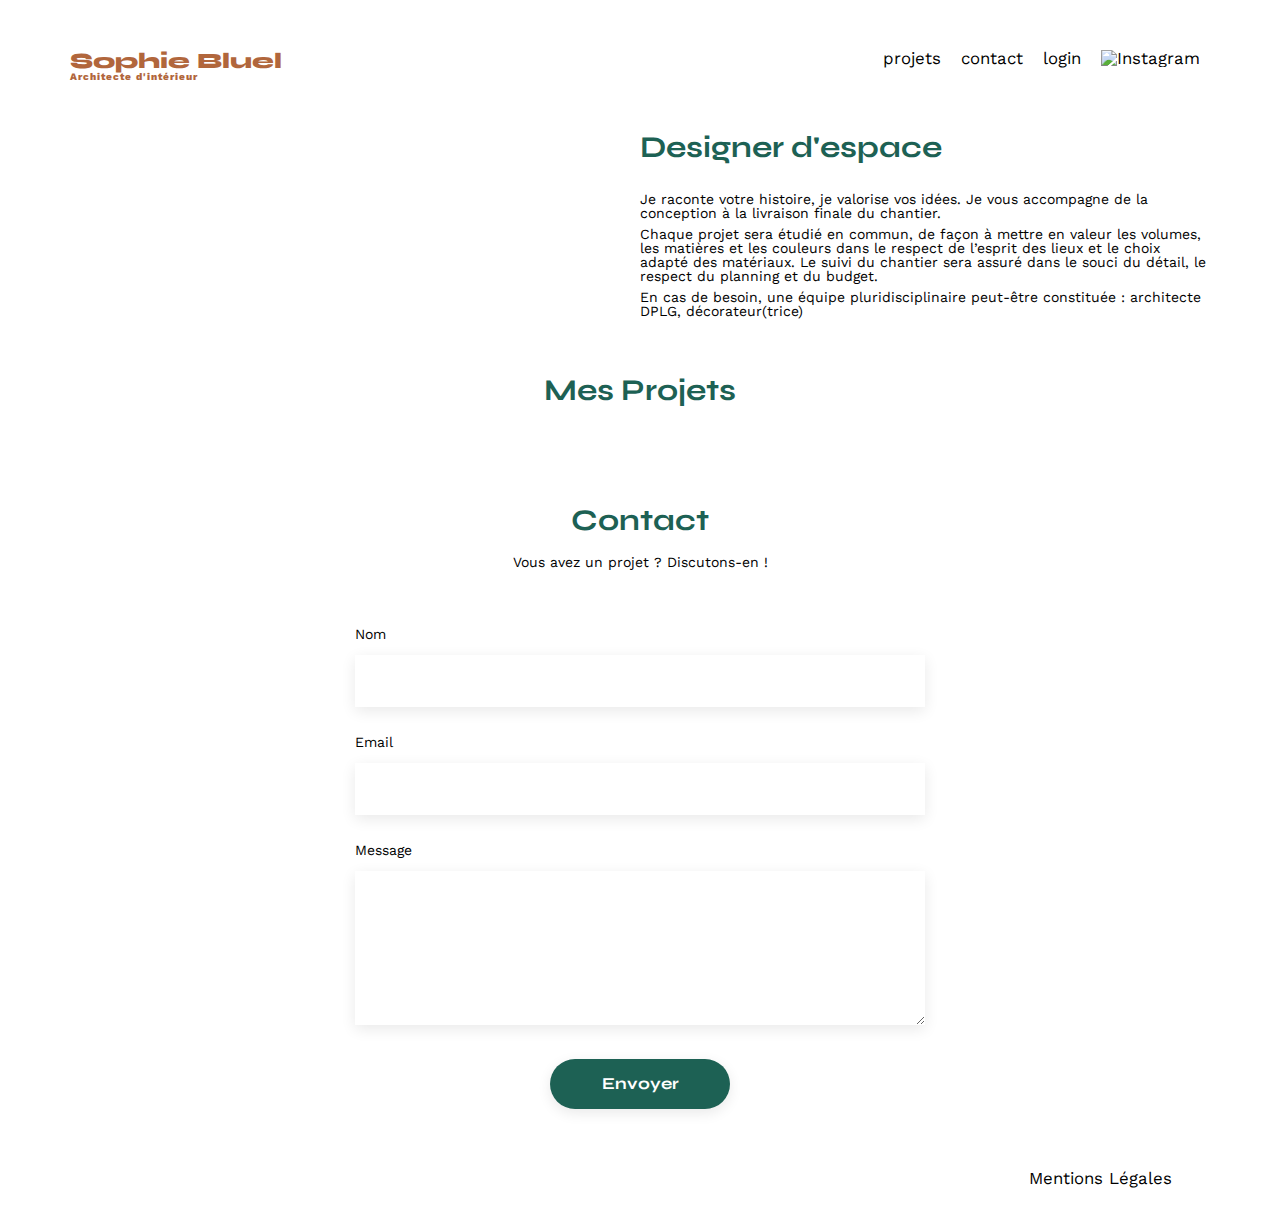
==== FrontEnd/index.html @ 2282ee0f "research with filter" ====
<!DOCTYPE html>
<html lang="fr">
<head>
    <meta charset="UTF-8">
    <title>Sophie Bluel - Architecte d'intérieur</title>
    <meta name="viewport" content="width=device-width, initial-scale=1.0">
    <link rel="preconnect" href="https://fonts.googleapis.com">
    <link rel="preconnect" href="https://fonts.gstatic.com" crossorigin>
    <link href="https://fonts.googleapis.com/css2?family=Syne:wght@700;800&family=Work+Sans&display=swap" rel="stylesheet">
    <meta name="description" content="">
    <link rel="stylesheet" href="./assets/style.css">
</head>
<body>
<header>
    <h1>Sophie Bluel <span>Architecte d'intérieur</span></h1>
    <nav>
        <ul>
            <li>projets</li>
            <li>contact</li>
            <li>login</li>
            <li><img src="./assets/icons/instagram.png" alt="Instagram"></li>
        </ul>
    </nav>
</header>
<main>
    <section id="introduction">
        <figure>
            <img src="./assets/images/sophie-bluel.png" alt="">
        </figure>
        <article>
            <h2>Designer d'espace</h2>
            <p>Je raconte votre histoire, je valorise vos idées. Je vous accompagne de la conception à la livraison finale du chantier.</p>
            <p>Chaque projet sera étudié en commun, de façon à mettre en valeur les volumes, les matières et les couleurs dans le respect de l’esprit des lieux et le choix adapté des matériaux. Le suivi du chantier sera assuré dans le souci du détail, le respect du planning et du budget.</p>
            <p>En cas de besoin, une équipe pluridisciplinaire peut-être constituée : architecte DPLG, décorateur(trice)</p>
        </article>
    </section>
    <section id="portfolio">
        <h2>Mes Projets</h2>
		<div class="button"></div>
        <div class="gallery"></div>
    </section>
    <section id="contact">
        <h2>Contact</h2>
        <p>Vous avez un projet ? Discutons-en !</p>
        <form action="#" method="post">
            <label for="name">Nom</label>
            <input type="text" name="name" id="name">
            <label for="email">Email</label>
            <input type="email" name="email" id="email">
            <label for="message">Message</label>
            <textarea name="message" id="message" cols="30" rows="10"></textarea>
            <input type="submit" value="Envoyer">
        </form>
    </section>
</main>

<footer>
    <nav>
        <ul>
            <li>Mentions Légales</li>
        </ul>
    </nav>
</footer>

<script src="./Scripts/Categories.js"></script>
</body>
</html>
---- FrontEnd/assets/style.css ----
/* http://meyerweb.com/eric/tools/css/reset/
   v2.0 | 20110126
   License: none (public domain)
*/

html, body, div, span, applet, object, iframe,
h1, h2, h3, h4, h5, h6, p, blockquote, pre,
a, abbr, acronym, address, big, cite, code,
del, dfn, em, img, ins, kbd, q, s, samp,
small, strike, strong, sub, sup, tt, var,
b, u, i, center,
dl, dt, dd, ol, ul, li,
fieldset, form, label, legend,
table, caption, tbody, tfoot, thead, tr, th, td,
article, aside, canvas, details, embed,
figure, figcaption, footer, header, hgroup,
menu, nav, output, ruby, section, summary,
time, mark, audio, video {
	margin: 0;
	padding: 0;
	border: 0;
	font-size: 100%;
	font: inherit;
	vertical-align: baseline;
}
/* HTML5 display-role reset for older browsers */
article, aside, details, figcaption, figure,
footer, header, hgroup, menu, nav, section {
	display: block;
}
body {
	line-height: 1;
}
ol, ul {
	list-style: none;
}
blockquote, q {
	quotes: none;
}
blockquote:before, blockquote:after,
q:before, q:after {
	content: '';
	content: none;
}
table {
	border-collapse: collapse;
	border-spacing: 0;
}
/** end reset css**/
body {
	max-width: 1140px;
	margin:auto;
	font-family: 'Work Sans' ;
	font-size: 14px;
}
header {
	display: flex;
	justify-content: space-between;
	margin: 50px 0
}
section {
	margin: 50px 0
}

h1{
	display: flex;
	flex-direction: column;
	font-family: 'Syne';
	font-size: 22px;
	font-weight: 800;
	color: #B1663C
}

h1 > span {
	font-family: 'Work Sans';
	font-size:10px;
	letter-spacing: 0.1em;
;
}

h2{
	font-family: 'Syne';
	font-weight: 700;
	font-size: 30px;
	color: #1D6154
}
nav ul {
	display: flex;
	align-items: center;
	list-style-type: none;

}
nav li {
	padding: 0 10px;
	font-size: 1.2em;
}

li:hover {
	color: #B1663C;
}
#introduction {
	display: flex;
	align-items: center;
}
#introduction figure {
	flex: 1
}
#introduction img {
	display: block;
	margin: auto;
	width: 80%;
}

#introduction article {
	flex: 1
}
#introduction h2 {
	margin-bottom: 1em;
}

#introduction p {
	margin-bottom: 0.5em;
}
#portfolio h2 {
	text-align: center;
	margin-bottom: 1em;
}
.gallery {
	width: 100%;
	display: grid;
	grid-template-columns: 1fr 1fr 1fr;
	grid-column-gap: 20px;
	grid-row-gap: 20px;
}

.gallery img {
	width: 100%;

}
#contact {
	width: 50%;
margin: auto;
}
#contact > * {
	text-align: center;

}
#contact h2{
	margin-bottom: 20px;
}
#contact form {
	text-align: left;
	margin-top:30px;
	display: flex;
	flex-direction: column;
}

#contact input {
	height: 50px;
	font-size: 1.2em;
	border: none;
	box-shadow: 0px 4px 14px rgba(0, 0, 0, 0.09);
}
#contact label {
	margin: 2em 0 1em 0;
}
#contact textarea {
	border: none;
	box-shadow: 0px 4px 14px rgba(0, 0, 0, 0.09);
}

input[type="submit"]{
	font-family: 'Syne';
	font-weight: 700;
	color: white;
	background-color: #1D6154;
	margin : 2em auto ;
	width: 180px;
	text-align: center;
	border-radius: 60px ;
}

footer nav ul {
	display: flex;
	justify-content: flex-end;
	margin: 2em
}

.button {
    display: flex;
    justify-content: center;
    margin-bottom: 20px;
    gap: 10px;
}

.button button {
    padding: 10px 20px;
    border: 2px solid #004D40;
    border-radius: 20px;
    background-color: transparent;
    color: #004D40;
    font-family: 'Syne', sans-serif;
    font-weight: bold;
    cursor: pointer;
    transition: background-color 0.3s, color 0.3s;
}

.button button.active,
.button button:hover {
    background-color: #004D40;
    color: #ffffff;
}

.button button:focus {
    outline: none;
}
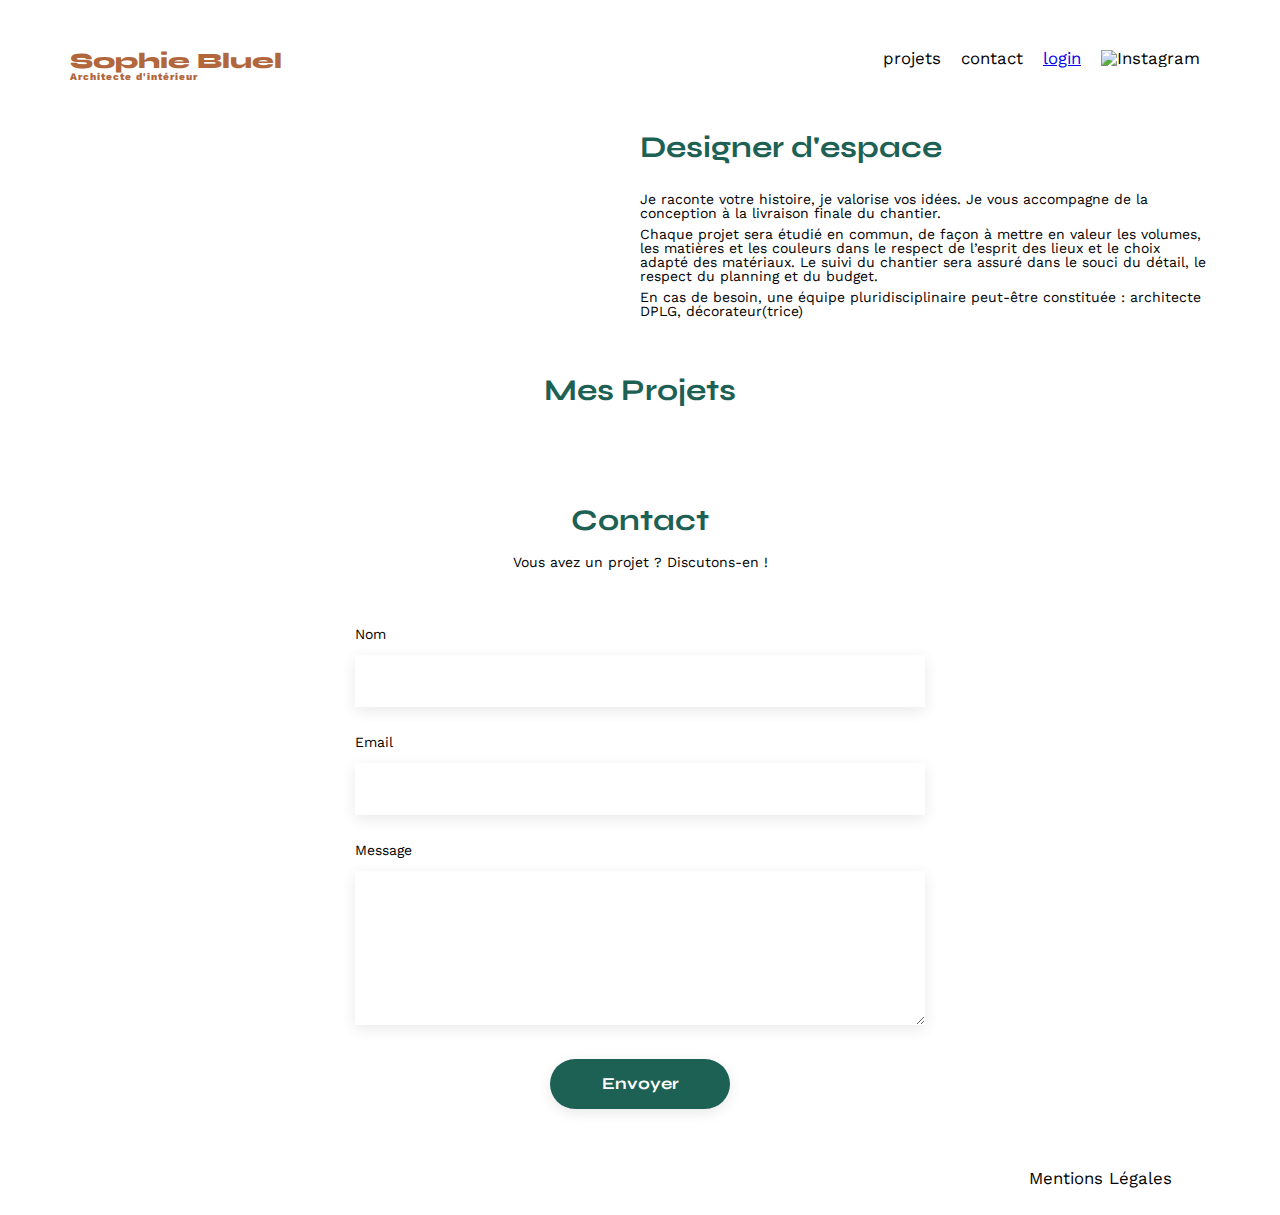
==== commit 895700ba: "add login page" ====
--- a/FrontEnd/index.html
+++ b/FrontEnd/index.html
@@ -17,7 +17,7 @@
         <ul>
             <li>projets</li>
             <li>contact</li>
-            <li>login</li>
+            <li><a href="login.html">login</a></li>
             <li><img src="./assets/icons/instagram.png" alt="Instagram"></li>
         </ul>
     </nav>
--- a/FrontEnd/assets/style.css
+++ b/FrontEnd/assets/style.css
@@ -214,3 +214,73 @@
 .button button:focus {
     outline: none;
 }
+
+.login-wrapper {
+	display: flex;
+	align-items: center;
+	flex-direction: column;
+	width: 100%;
+	height: 60vh;
+	margin-top: 150px;
+}
+
+.form-wrapper {
+	display: flex;
+	justify-content: center;
+	align-items: center;
+	flex-direction: column;
+}
+
+.login-input-wrapper {
+	display: flex;
+	justify-content: center;
+	align-items: start;
+	flex-direction: column;
+	margin-bottom: 15px;
+}
+
+.login-title {
+	width: 100px;
+	height: 36px;
+	font-family: 'Syne';
+	font-size: 30px;
+	font-weight: 700;
+	line-height: 36px;
+	text-align: center;
+	margin-bottom: 20px;
+}
+
+.login-input-text {
+	font-family: 'Work Sans';
+	font-size: 14px;
+	font-weight: 500;
+	line-height: 16.42px;
+	height: 16px;
+	color: #3D3D3D;
+	margin-bottom: 5px;
+}
+
+.login-input {
+	width: 379px;
+	height: 51px;
+	background: #FFFFFF;
+	box-shadow: 0px 4px 14px 0px #00000017;
+	border: none;
+}
+
+.login-btn {
+	width: 379px;
+	height: 51px;
+	color: white;
+	box-shadow: 0px 4px 14px 0px #00000017;
+}
+
+.login-forgot-password {
+	font-family: 'Work Sans';
+	font-size: 14px;
+	font-weight: 500;
+	line-height: 16.42px;
+	color: #3D3D3D;
+	border-bottom: 1px;
+	border-color: #3D3D3D;
+}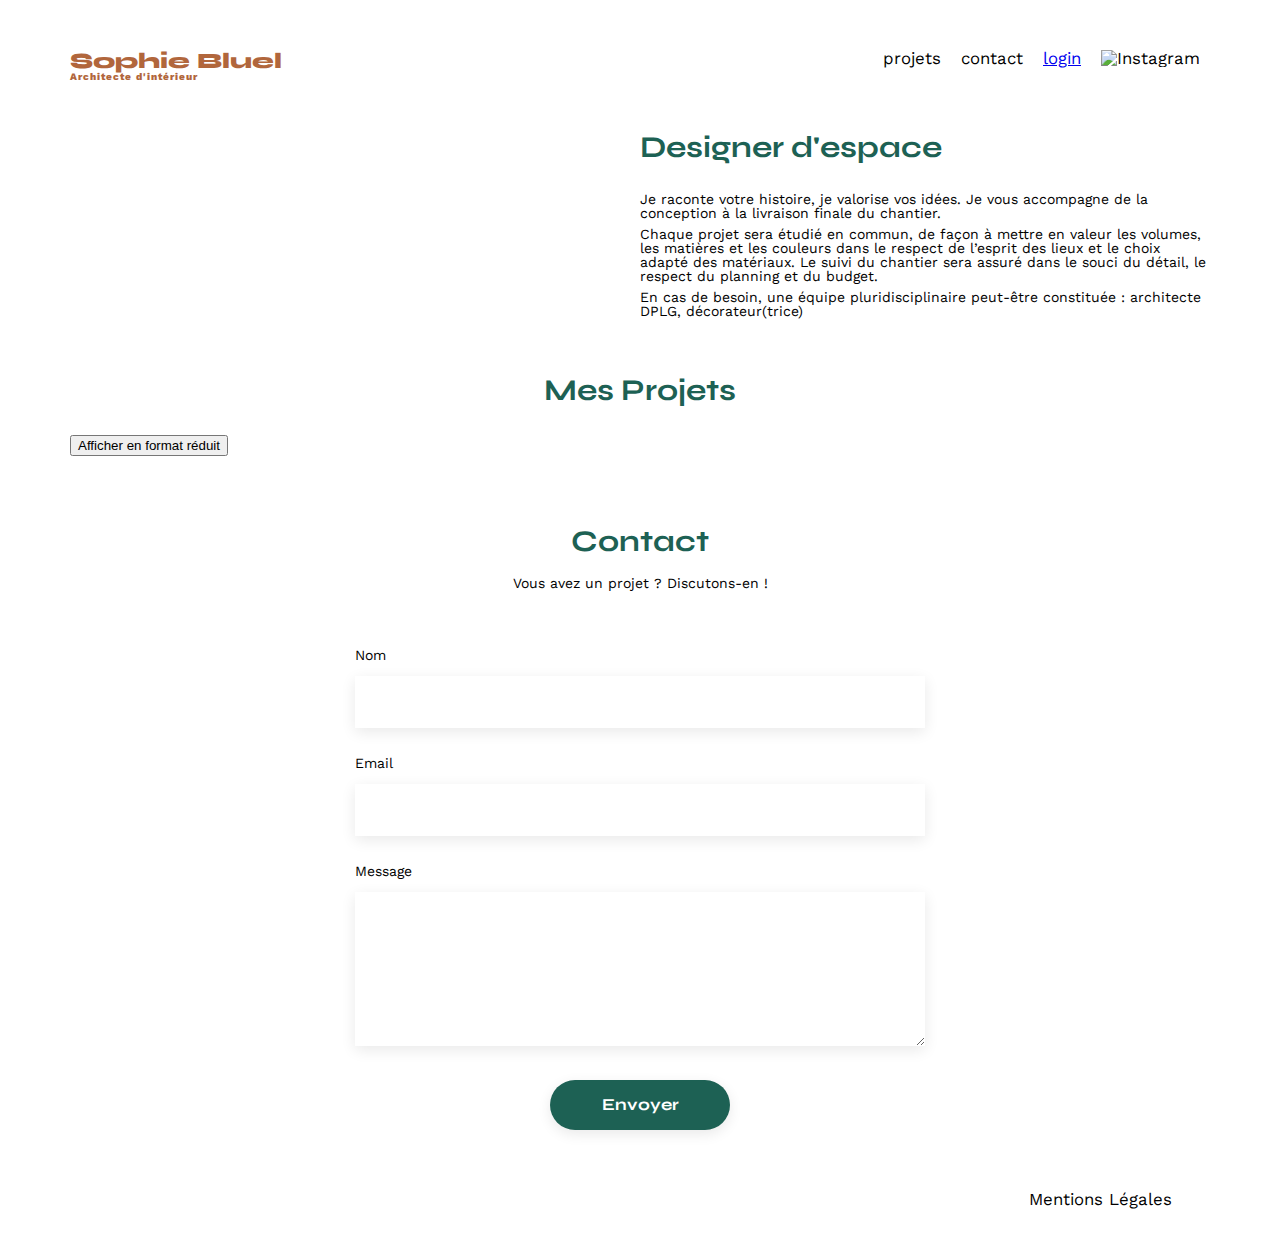
==== commit d652b93f: "add deletion of img" ====
--- a/FrontEnd/index.html
+++ b/FrontEnd/index.html
@@ -36,9 +36,20 @@
     </section>
     <section id="portfolio">
         <h2>Mes Projets</h2>
-		<div class="button"></div>
+        <button id="openModal">Afficher en format réduit</button>
+        <div class="button"></div>
         <div class="gallery"></div>
     </section>
+    <!-- Modale -->
+    <div id="imageModal" class="modal">
+        <div class="modal-content">
+            <p class="modal-title">Galerie photo</p>
+            <span class="close">&times;</span>
+            <div class="gallery-wrapper">
+                <div class="modal-gallery"></div>
+            </div>
+        </div>
+    </div>
     <section id="contact">
         <h2>Contact</h2>
         <p>Vous avez un projet ? Discutons-en !</p>
--- a/FrontEnd/assets/style.css
+++ b/FrontEnd/assets/style.css
@@ -283,4 +283,96 @@
 	color: #3D3D3D;
 	border-bottom: 1px;
 	border-color: #3D3D3D;
+}
+
+/* Style pour la modale */
+.modal {
+    display: none; /* Masqué par défaut */
+    position: fixed;
+    z-index: 1;
+    left: 0;
+    top: 0;
+    width: 100%;
+    height: 100%;
+    background-color: rgba(0, 0, 0, 0.7);
+}
+
+.modal-title {
+	font-family: 'Work Sans';
+	font-size: 26px;
+	font-weight: 400;
+	line-height: 30.5px;
+	text-align: center;
+	margin-top: 35px;
+	margin-bottom: 35px;
+
+}
+
+.modal-content {
+    position: relative;
+	justify-content: center;
+	align-items: center;
+    margin: 10% auto;
+    padding: 20px;
+    background-color: white;
+    border-radius: 10px;
+    width: 50%;
+    max-width: 600px;
+	min-width: 300px;
+    text-align: center;
+}
+
+.gallery-wrapper {
+	display: flex;
+	justify-content: center;
+	align-items: center;
+	width: 100%;
+}
+
+.close {
+    position: absolute;
+    top: 20px; /* Ajuste l'espacement par rapport au haut de la modale */
+    right: 20px; /* Ajuste l'espacement par rapport au bord droit de la modale */
+    color: #aaa;
+    font-size: 28px;
+    font-weight: bold;
+    cursor: pointer;
+}
+
+.close:hover,
+.close:focus {
+    color: black;
+}
+
+.modal-gallery {
+	width: 80%;
+    display: flex;
+	justify-content: space-between;
+	align-items: center;
+    flex-wrap: wrap;
+    gap: 25px 10px;
+}
+
+.modal-gallery-img {
+	width: 76.86px;
+	height: 102.57px;
+    object-fit: cover;
+}
+
+.img-container {
+    position: relative;
+    display: inline-block;
+}
+
+.delete-button {
+    position: absolute;
+    top: 5px;
+    right: 5px;
+    width: 14px;
+    height: 14px;
+    cursor: pointer;
+}
+
+.delete-button:hover {
+    opacity: 0.7;
 }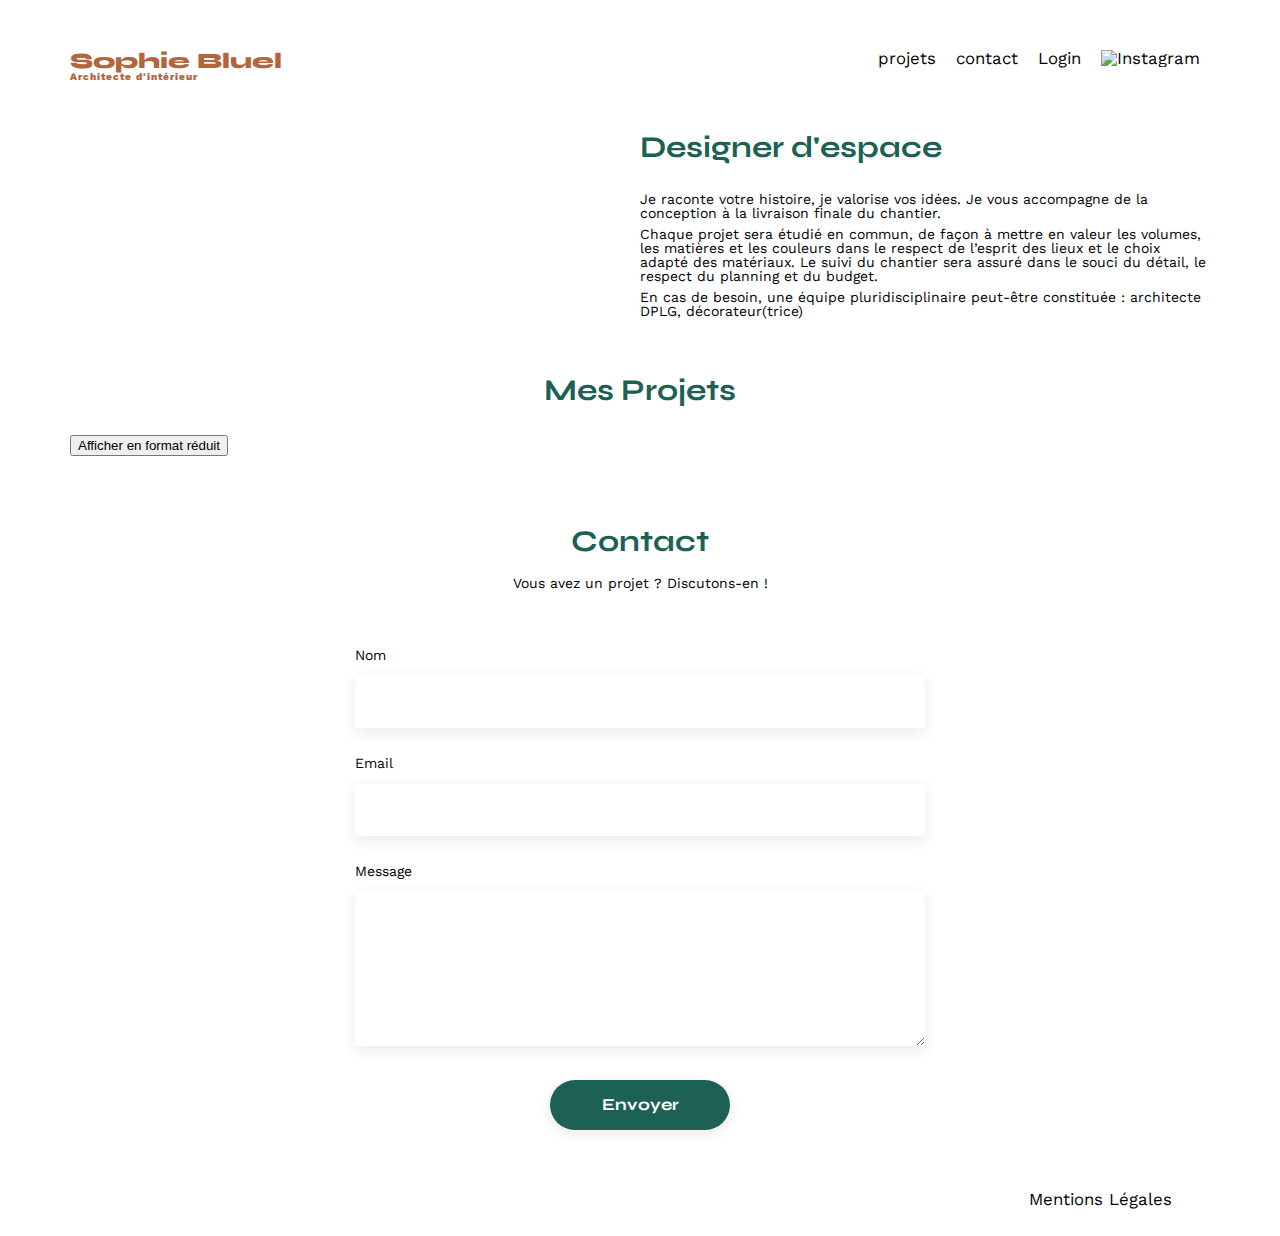
==== commit 0c48cb9a: "Cleaner code + Few addition to minor features" ====
--- a/FrontEnd/index.html
+++ b/FrontEnd/index.html
@@ -11,13 +11,16 @@
     <link rel="stylesheet" href="./assets/style.css">
 </head>
 <body>
+    <div id="topBar" class="top-bar" style="display: none;">
+        <p>Bienvenue, vous êtes connecté</p>
+    </div>
 <header>
     <h1>Sophie Bluel <span>Architecte d'intérieur</span></h1>
     <nav>
         <ul>
             <li>projets</li>
             <li>contact</li>
-            <li><a href="login.html">login</a></li>
+            <li id="authButton" href="login.html"> login</li>
             <li><img src="./assets/icons/instagram.png" alt="Instagram"></li>
         </ul>
     </nav>
@@ -74,5 +77,11 @@
 </footer>
 
 <script src="./Scripts/Categories.js"></script>
+<script src="./Scripts/displayTopBar.js"></script>
+<script src="./Scripts/AuthButton.js"></script>
+<script src="./Scripts/modal.js"></script>
+
+
+
 </body>
 </html>
--- a/FrontEnd/assets/style.css
+++ b/FrontEnd/assets/style.css
@@ -375,4 +375,19 @@
 
 .delete-button:hover {
     opacity: 0.7;
+}
+
+.top-bar {
+	display: block;
+    position: fixed;
+    top: 0;
+    left: 0;
+    width: 100%;
+    background-color: #1D6154;
+    color: white;
+    text-align: center;
+    padding: 10px 0;
+    font-family: 'Syne', sans-serif;
+    font-size: 16px;
+    z-index: 1000;
 }